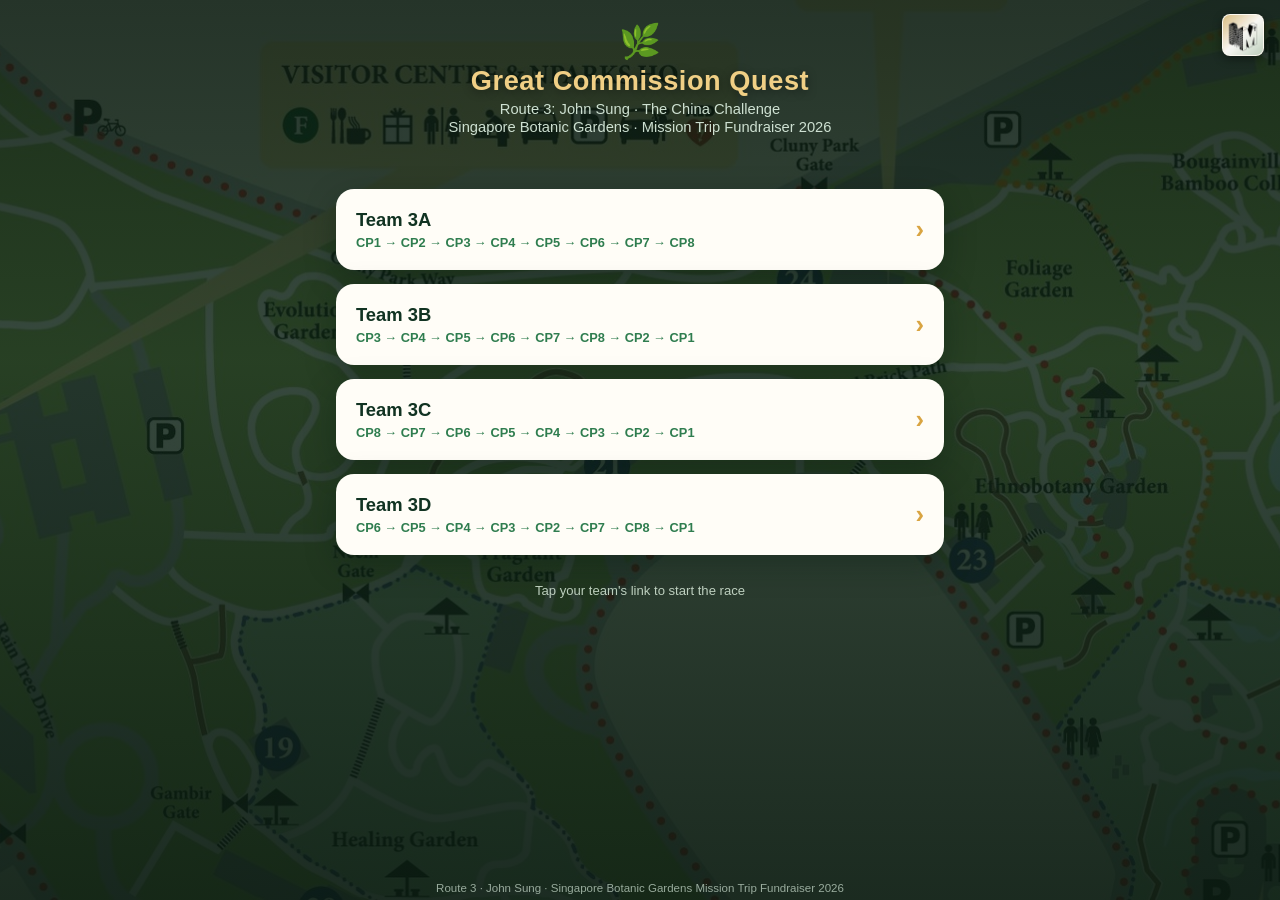
==== index.html @ 5d95b0a2 "Add files via upload" ====
<!DOCTYPE html>
<html lang="en">
<head>
<meta charset="UTF-8" />
<meta name="viewport" content="width=device-width, initial-scale=1, maximum-scale=1, viewport-fit=cover" />
<title>SBG Mission Event 2026 — Route 3: John Sung Trail</title>
<link rel="stylesheet" href="assets/style.css" />
</head>
<body>
  <div class="site-header">
    <img class="site-logo" src="assets/images/mm-logo.png" alt="Mission logo" />
    <span class="emoji">🌿</span>
    <h1>Great Commission Quest</h1>
    <p>Route 3: John Sung &middot; The China Challenge</p>
    <p>Singapore Botanic Gardens &middot; Mission Trip Fundraiser 2026</p>
  </div>
  <div class="wrap">
    <div id="teamList" class="team-list"></div>
    <p class="index-note">Tap your team's link to start the race</p>
  </div>
  <div class="site-footer">Route 3 &middot; John Sung &middot; Singapore Botanic Gardens Mission Trip Fundraiser 2026</div>

  <script src="assets/data.js"></script>
  <script>
    (function () {
      const list = document.getElementById("teamList");
      let html = "";
      Object.keys(TEAMS).forEach((teamId) => {
        const team = TEAMS[teamId];
        const seqText = team.sequence.map((n) => "CP" + n).join(" &rarr; ");
        html += `
          <a class="team-row" href="Team%20${teamId}.html">
            <span class="team-row-text">
              <span class="team-row-name">${team.label}</span>
              <span class="team-row-seq">${seqText}</span>
            </span>
            <span class="team-row-chevron">&rsaquo;</span>
          </a>`;
      });
      list.innerHTML = html;
    })();
  </script>
</body>
</html>
---- assets/style.css ----
/* ===========================================================
   Route 3: John Sung — Great Commission Quest
   Shared styles — mobile-first
   =========================================================== */

:root {
  --forest: #113322;
  --forest-2: #1c4a30;
  --leaf: #2f7d4f;
  --leaf-light: #6bb98a;
  --gold: #d9a441;
  --gold-light: #f0cf85;
  --cream: #faf6ea;
  --paper: #fffdf7;
  --ink: #1c2b22;
  --danger: #b93b3b;
  --shadow: 0 10px 30px rgba(10, 30, 18, 0.35);
  --radius: 18px;
}

* { box-sizing: border-box; }

html, body {
  margin: 0;
  padding: 0;
  min-height: 100%;
}

body {
  font-family: "Segoe UI", -apple-system, BlinkMacSystemFont, "Helvetica Neue", Arial, sans-serif;
  color: var(--ink);
  background-color: var(--forest);
  background-image:
    linear-gradient(180deg, rgba(9, 26, 16, 0.88) 0%, rgba(11, 33, 20, 0.82) 40%, rgba(9, 26, 16, 0.92) 100%),
    url("images/garden-bg.jpg");
  background-size: cover;
  background-position: center;
  background-attachment: fixed;
  min-height: 100vh;
  display: flex;
  flex-direction: column;
}

.wrap {
  width: 100%;
  max-width: 640px;
  margin: 0 auto;
  padding: 18px 16px 40px;
  flex: 1;
  display: flex;
  flex-direction: column;
}

/* ---------- Header ---------- */
.site-header {
  position: relative;
  text-align: center;
  color: var(--cream);
  padding: 22px 10px 16px;
}
.site-logo {
  position: absolute;
  top: 10px;
  right: 12px;
  width: 34px;
  height: 34px;
  border-radius: 8px;
  box-shadow: 0 3px 10px rgba(0,0,0,0.4);
  border: 1px solid rgba(255,255,255,0.25);
  background: var(--cream);
  object-fit: cover;
}
.site-header .emoji { font-size: 2.1rem; display: block; margin-bottom: 4px; }
.site-header h1 {
  margin: 0 0 4px;
  font-size: 1.5rem;
  letter-spacing: 0.02em;
  color: var(--gold-light);
  text-shadow: 0 2px 10px rgba(0,0,0,0.4);
}
.site-header p {
  margin: 2px 0;
  font-size: 0.92rem;
  color: #dcefe0;
  opacity: 0.92;
}
.site-header .tag {
  display: inline-block;
  margin-top: 8px;
  font-size: 0.72rem;
  letter-spacing: 0.12em;
  text-transform: uppercase;
  color: var(--forest);
  background: var(--gold-light);
  padding: 4px 12px;
  border-radius: 999px;
  font-weight: 700;
}

/* ---------- Team select list (index) ---------- */
.team-list {
  display: flex;
  flex-direction: column;
  gap: 14px;
  margin-top: 18px;
}
.team-row {
  display: flex;
  align-items: center;
  justify-content: space-between;
  gap: 12px;
  text-decoration: none;
  background: var(--paper);
  border-radius: var(--radius);
  padding: 20px 20px;
  box-shadow: var(--shadow);
  transition: transform 0.15s ease;
}
.team-row:active { transform: scale(0.98); }
.team-row-text { display: flex; flex-direction: column; gap: 4px; }
.team-row-name {
  font-size: 1.15rem;
  font-weight: 800;
  color: var(--forest);
}
.team-row-seq {
  font-size: 0.8rem;
  font-weight: 600;
  color: var(--leaf);
  word-break: break-word;
}
.team-row-chevron {
  font-size: 1.6rem;
  font-weight: 800;
  color: var(--gold);
  flex-shrink: 0;
}
.index-note {
  text-align: center;
  color: #d8ead9;
  font-size: 0.82rem;
  margin-top: 26px;
  line-height: 1.5;
  opacity: 0.85;
}

/* ---------- Cards / panels ---------- */
.card {
  background: var(--paper);
  border-radius: var(--radius);
  box-shadow: var(--shadow);
  padding: 18px 16px;
  margin-bottom: 16px;
}
.card h2 {
  margin: 0 0 10px;
  font-size: 1.2rem;
  color: var(--forest);
}
.card h3 {
  margin: 16px 0 6px;
  font-size: 0.86rem;
  text-transform: uppercase;
  letter-spacing: 0.08em;
  color: var(--leaf);
}
.card p { line-height: 1.55; font-size: 0.95rem; margin: 6px 0; }

.card img.photo {
  width: 100%;
  border-radius: 12px;
  display: block;
  margin: 8px 0;
  border: 1px solid #e6ddc4;
}
.photo-caption {
  font-size: 0.75rem;
  color: #6d6350;
  text-align: center;
  margin-top: -2px;
}

/* ---------- Progress dots ---------- */
.progress-row {
  display: flex;
  justify-content: center;
  gap: 8px;
  flex-wrap: wrap;
  margin: 14px 0 6px;
}
.dot {
  width: 34px;
  height: 34px;
  border-radius: 8px;
  border: none;
  display: flex;
  align-items: center;
  justify-content: center;
  font-size: 0.8rem;
  font-weight: 700;
  color: #fff;
  background: rgba(255,255,255,0.15);
  border: 2px solid rgba(255,255,255,0.35);
  cursor: default;
}
.dot.visited { cursor: pointer; }
.dot.current { border-color: var(--gold); box-shadow: 0 0 0 3px rgba(217,164,65,0.35); }
.dot.solved { background: var(--leaf); border-color: var(--leaf-light); }
.dot.skipped { background: var(--gold); color: var(--forest); border-color: var(--gold-light); }
.progress-caption {
  text-align: center;
  color: #dcefe0;
  font-size: 0.78rem;
  margin-bottom: 6px;
}

/* ---------- Form ---------- */
.field-label {
  font-size: 0.82rem;
  color: #4a5a4e;
  margin-bottom: 6px;
  display: block;
}
.pattern {
  font-family: "Courier New", monospace;
  letter-spacing: 4px;
  font-size: 1.1rem;
  color: var(--forest);
  margin: 2px 0 12px;
}
input[type="text"] {
  width: 100%;
  padding: 13px 14px;
  font-size: 1rem;
  border: 2px solid #d9d2b8;
  border-radius: 10px;
  background: #fff;
  color: var(--ink);
  margin-bottom: 10px;
}
input[type="text"]:focus {
  outline: none;
  border-color: var(--leaf);
}
input.blank-input {
  width: 100%;
  min-width: 90px;
  padding: 6px 8px;
  font-size: 0.95rem;
  border: 2px solid #d9d2b8;
  border-radius: 8px;
  text-align: center;
}
input.error { border-color: var(--danger); background: #fdf0f0; }
input.correct { border-color: var(--leaf); background: #f1f9f3; }

.status-msg {
  font-size: 0.88rem;
  font-weight: 600;
  margin: 4px 0 10px;
  min-height: 1.2em;
}
.status-msg.error { color: var(--danger); }
.status-msg.ok { color: var(--leaf); }
.status-msg.info { color: #6d6350; font-weight: 500; }

/* ---------- Buttons ---------- */
.btn-row {
  display: flex;
  gap: 10px;
  margin-top: 6px;
  flex-wrap: wrap;
}
button, .btn {
  font-family: inherit;
  font-size: 0.95rem;
  font-weight: 700;
  padding: 13px 16px;
  border-radius: 12px;
  border: none;
  cursor: pointer;
  flex: 1;
  min-width: 120px;
  text-align: center;
  text-decoration: none;
  display: inline-block;
}
.btn-primary {
  background: var(--leaf);
  color: #fff;
}
.btn-primary:active { background: var(--forest-2); }
.btn-primary:disabled { background: #b7c9bd; cursor: not-allowed; }
.btn-secondary {
  background: #eef1e6;
  color: var(--forest);
  border: 1px solid #d9d2b8;
}
.btn-ghost {
  background: transparent;
  color: var(--cream);
  border: 1px solid rgba(255,255,255,0.4);
  flex: none;
}
.btn-gold {
  background: var(--gold);
  color: var(--forest);
}
.btn-danger {
  background: var(--danger);
  color: #fff;
}
.btn-full { width: 100%; flex: none; }

.top-actions {
  display: flex;
  justify-content: space-between;
  align-items: center;
  margin-bottom: 6px;
}
.back-link {
  color: var(--cream);
  text-decoration: none;
  font-size: 0.85rem;
  opacity: 0.85;
  padding: 6px 4px;
}
.reset-link {
  color: #f0cfcf;
  text-decoration: underline;
  font-size: 0.8rem;
  background: none;
  border: none;
  padding: 6px 4px;
  cursor: pointer;
}

/* ---------- Passage ---------- */
.passage {
  font-size: 1rem;
  line-height: 2.1;
}
.passage input.blank-input {
  display: inline-block;
  width: auto;
  min-width: 80px;
  max-width: 150px;
  margin: 0 2px;
  vertical-align: baseline;
}
.word-bank {
  margin-top: 16px;
  padding-top: 12px;
  border-top: 1px dashed #d9d2b8;
}
.word-bank .chips {
  display: flex;
  flex-wrap: wrap;
  gap: 8px;
  margin-top: 8px;
}
.chip {
  background: var(--cream);
  border: 1px solid var(--gold);
  color: var(--forest);
  font-size: 0.82rem;
  padding: 6px 12px;
  border-radius: 999px;
  font-weight: 600;
}

/* ---------- Congrats ---------- */
.congrats-emoji { font-size: 3rem; text-align: center; display: block; margin-bottom: 6px; }
.congrats-card { text-align: center; }
.congrats-card h2 { font-size: 1.4rem; }
.gm-only-reset {
  text-align: center;
  margin-top: 18px;
}
.reset-link-discreet {
  background: none;
  border: none;
  color: rgba(220, 239, 224, 0.55);
  font-size: 0.74rem;
  text-decoration: underline;
  text-underline-offset: 2px;
  padding: 6px 10px;
  cursor: pointer;
  flex: none;
  width: auto;
}
.reset-link-discreet:active { color: rgba(220, 239, 224, 0.85); }

/* ---------- Modal ---------- */
.modal-overlay {
  position: fixed;
  inset: 0;
  background: rgba(10, 20, 12, 0.65);
  display: none;
  align-items: center;
  justify-content: center;
  z-index: 50;
  padding: 20px;
}
.modal-overlay.open { display: flex; }
.modal-box {
  background: var(--paper);
  border-radius: var(--radius);
  padding: 22px 20px;
  max-width: 380px;
  width: 100%;
  box-shadow: var(--shadow);
  text-align: center;
}
.modal-box .warn-icon { font-size: 2rem; }
.modal-box h3 { margin: 8px 0; color: var(--danger); }
.modal-box p { font-size: 0.9rem; line-height: 1.5; color: #4a4a4a; }
.modal-actions { display: flex; gap: 10px; margin-top: 16px; }

/* ---------- Facilitator master copy ---------- */
.gm-banner {
  background: linear-gradient(160deg, #7a2626, #4d1616);
  color: #ffe6e6;
  border: 1px solid rgba(255,255,255,0.25);
  border-radius: var(--radius);
  padding: 14px 16px;
  font-size: 0.85rem;
  text-align: center;
  font-weight: 700;
  margin-bottom: 16px;
  letter-spacing: 0.02em;
}
.gm-table {
  width: 100%;
  border-collapse: collapse;
  font-size: 0.86rem;
  margin-top: 8px;
}
.gm-table th, .gm-table td {
  text-align: left;
  padding: 9px 8px;
  border-bottom: 1px solid #e6ddc4;
  vertical-align: top;
}
.gm-table th {
  font-size: 0.7rem;
  text-transform: uppercase;
  letter-spacing: 0.06em;
  color: var(--leaf);
}
.gm-table tr:last-child td { border-bottom: none; }
.gm-table .ans {
  font-weight: 800;
  color: var(--forest);
  background: #f1f9f3;
  padding: 2px 8px;
  border-radius: 6px;
  display: inline-block;
}
.gm-seq {
  font-size: 0.82rem;
  color: var(--leaf);
  font-weight: 600;
}
.passage.gm-passage {
  font-size: 0.98rem;
  line-height: 2.3;
}
.passage.gm-passage .fill {
  font-weight: 800;
  color: #fff;
  background: var(--leaf);
  padding: 2px 8px;
  border-radius: 6px;
  white-space: nowrap;
}

/* ---------- Footer ---------- */
.site-footer {
  text-align: center;
  color: #b9ccbd;
  font-size: 0.72rem;
  padding: 18px 10px 6px;
  opacity: 0.8;
}

@media (min-width: 480px) {
  .site-header h1 { font-size: 1.7rem; }
  .site-logo { width: 42px; height: 42px; top: 14px; right: 16px; }
}
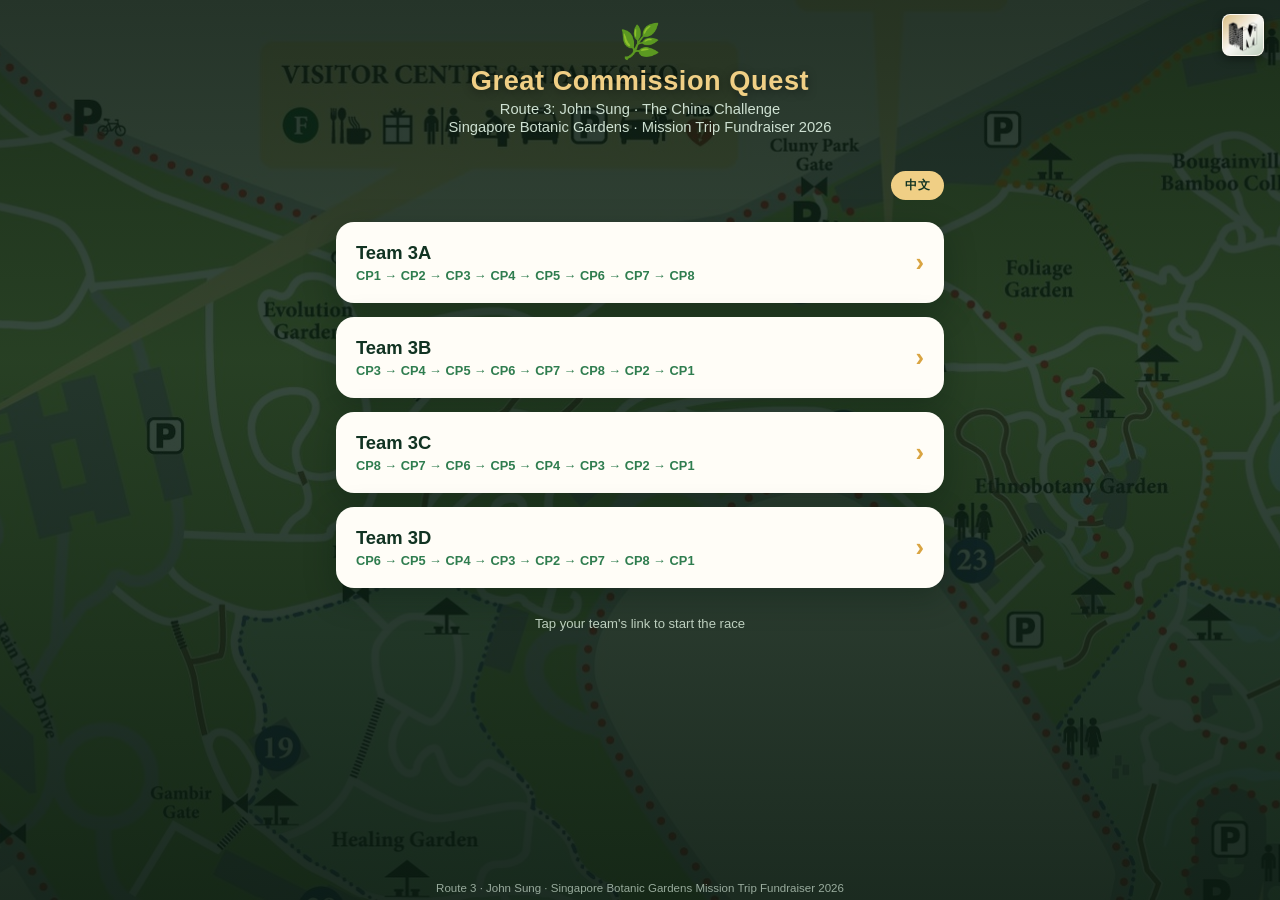
==== commit a08cd737: "Add multi-language support to Route 3 website" ====
--- a/index.html
+++ b/index.html
@@ -10,34 +10,55 @@
   <div class="site-header">
     <img class="site-logo" src="assets/images/mm-logo.png" alt="Mission logo" />
     <span class="emoji">🌿</span>
-    <h1>Great Commission Quest</h1>
-    <p>Route 3: John Sung &middot; The China Challenge</p>
-    <p>Singapore Botanic Gardens &middot; Mission Trip Fundraiser 2026</p>
+    <h1 id="siteTitle">Great Commission Quest</h1>
+    <p id="routeLine">Route 3: John Sung &middot; The China Challenge</p>
+    <p id="eventLine">Singapore Botanic Gardens &middot; Mission Trip Fundraiser 2026</p>
   </div>
   <div class="wrap">
+    <div class="top-actions index-top-actions">
+      <span></span>
+      <button type="button" class="lang-toggle" id="langToggle">中文</button>
+    </div>
     <div id="teamList" class="team-list"></div>
-    <p class="index-note">Tap your team's link to start the race</p>
+    <p class="index-note" id="indexNote">Tap your team's link to start the race</p>
   </div>
-  <div class="site-footer">Route 3 &middot; John Sung &middot; Singapore Botanic Gardens Mission Trip Fundraiser 2026</div>
+  <div class="site-footer" id="siteFooter">Route 3 &middot; John Sung &middot; Singapore Botanic Gardens Mission Trip Fundraiser 2026</div>
 
   <script src="assets/data.js"></script>
   <script>
     (function () {
-      const list = document.getElementById("teamList");
-      let html = "";
-      Object.keys(TEAMS).forEach((teamId) => {
-        const team = TEAMS[teamId];
-        const seqText = team.sequence.map((n) => "CP" + n).join(" &rarr; ");
-        html += `
-          <a class="team-row" href="Team%20${teamId}.html">
-            <span class="team-row-text">
-              <span class="team-row-name">${team.label}</span>
-              <span class="team-row-seq">${seqText}</span>
-            </span>
-            <span class="team-row-chevron">&rsaquo;</span>
-          </a>`;
+      function renderPage() {
+        document.title = t("pageTitleIndex");
+        document.getElementById("siteTitle").innerHTML = t("siteTitle");
+        document.getElementById("routeLine").innerHTML = t("routeLine");
+        document.getElementById("eventLine").innerHTML = t("eventLine");
+        document.getElementById("indexNote").innerHTML = t("indexNote");
+        document.getElementById("siteFooter").innerHTML = t("footerIndex");
+        document.getElementById("langToggle").textContent = t("langToggle");
+
+        const list = document.getElementById("teamList");
+        let html = "";
+        Object.keys(TEAMS).forEach((teamId) => {
+          const team = TEAMS[teamId];
+          const seqText = team.sequence.map((n) => "CP" + n).join(" &rarr; ");
+          html += `
+            <a class="team-row" href="Team%20${teamId}.html">
+              <span class="team-row-text">
+                <span class="team-row-name">${teamLabel(team)}</span>
+                <span class="team-row-seq">${seqText}</span>
+              </span>
+              <span class="team-row-chevron">&rsaquo;</span>
+            </a>`;
+        });
+        list.innerHTML = html;
+      }
+
+      document.getElementById("langToggle").addEventListener("click", () => {
+        setLang(getLang() === "zh" ? "en" : "zh");
+        renderPage();
       });
-      list.innerHTML = html;
+
+      renderPage();
     })();
   </script>
 </body>
--- a/assets/style.css
+++ b/assets/style.css
@@ -27,7 +27,7 @@
 }
 
 body {
-  font-family: "Segoe UI", -apple-system, BlinkMacSystemFont, "Helvetica Neue", Arial, sans-serif;
+  font-family: "Segoe UI", -apple-system, BlinkMacSystemFont, "Helvetica Neue", "PingFang SC", "Microsoft YaHei", "Noto Sans SC", Arial, sans-serif;
   color: var(--ink);
   background-color: var(--forest);
   background-image:
@@ -179,6 +179,13 @@
   text-align: center;
   margin-top: -2px;
 }
+.plus-code-row {
+  text-align: center;
+  font-size: 0.82rem;
+  font-weight: 700;
+  color: var(--forest);
+  margin: 8px 0 4px;
+}
 
 /* ---------- Progress dots ---------- */
 .progress-row {
@@ -318,6 +325,14 @@
   align-items: center;
   margin-bottom: 6px;
 }
+.top-actions-right {
+  display: flex;
+  align-items: center;
+  gap: 12px;
+}
+.index-top-actions {
+  margin-bottom: 4px;
+}
 .back-link {
   color: var(--cream);
   text-decoration: none;
@@ -334,6 +349,21 @@
   padding: 6px 4px;
   cursor: pointer;
 }
+.lang-toggle {
+  color: var(--forest);
+  background: var(--gold-light);
+  border: none;
+  font-size: 0.75rem;
+  font-weight: 700;
+  letter-spacing: 0.04em;
+  padding: 6px 14px;
+  border-radius: 999px;
+  cursor: pointer;
+  flex: none;
+  min-width: 0;
+  width: auto;
+}
+.lang-toggle:active { background: var(--gold); }
 
 /* ---------- Passage ---------- */
 .passage {
